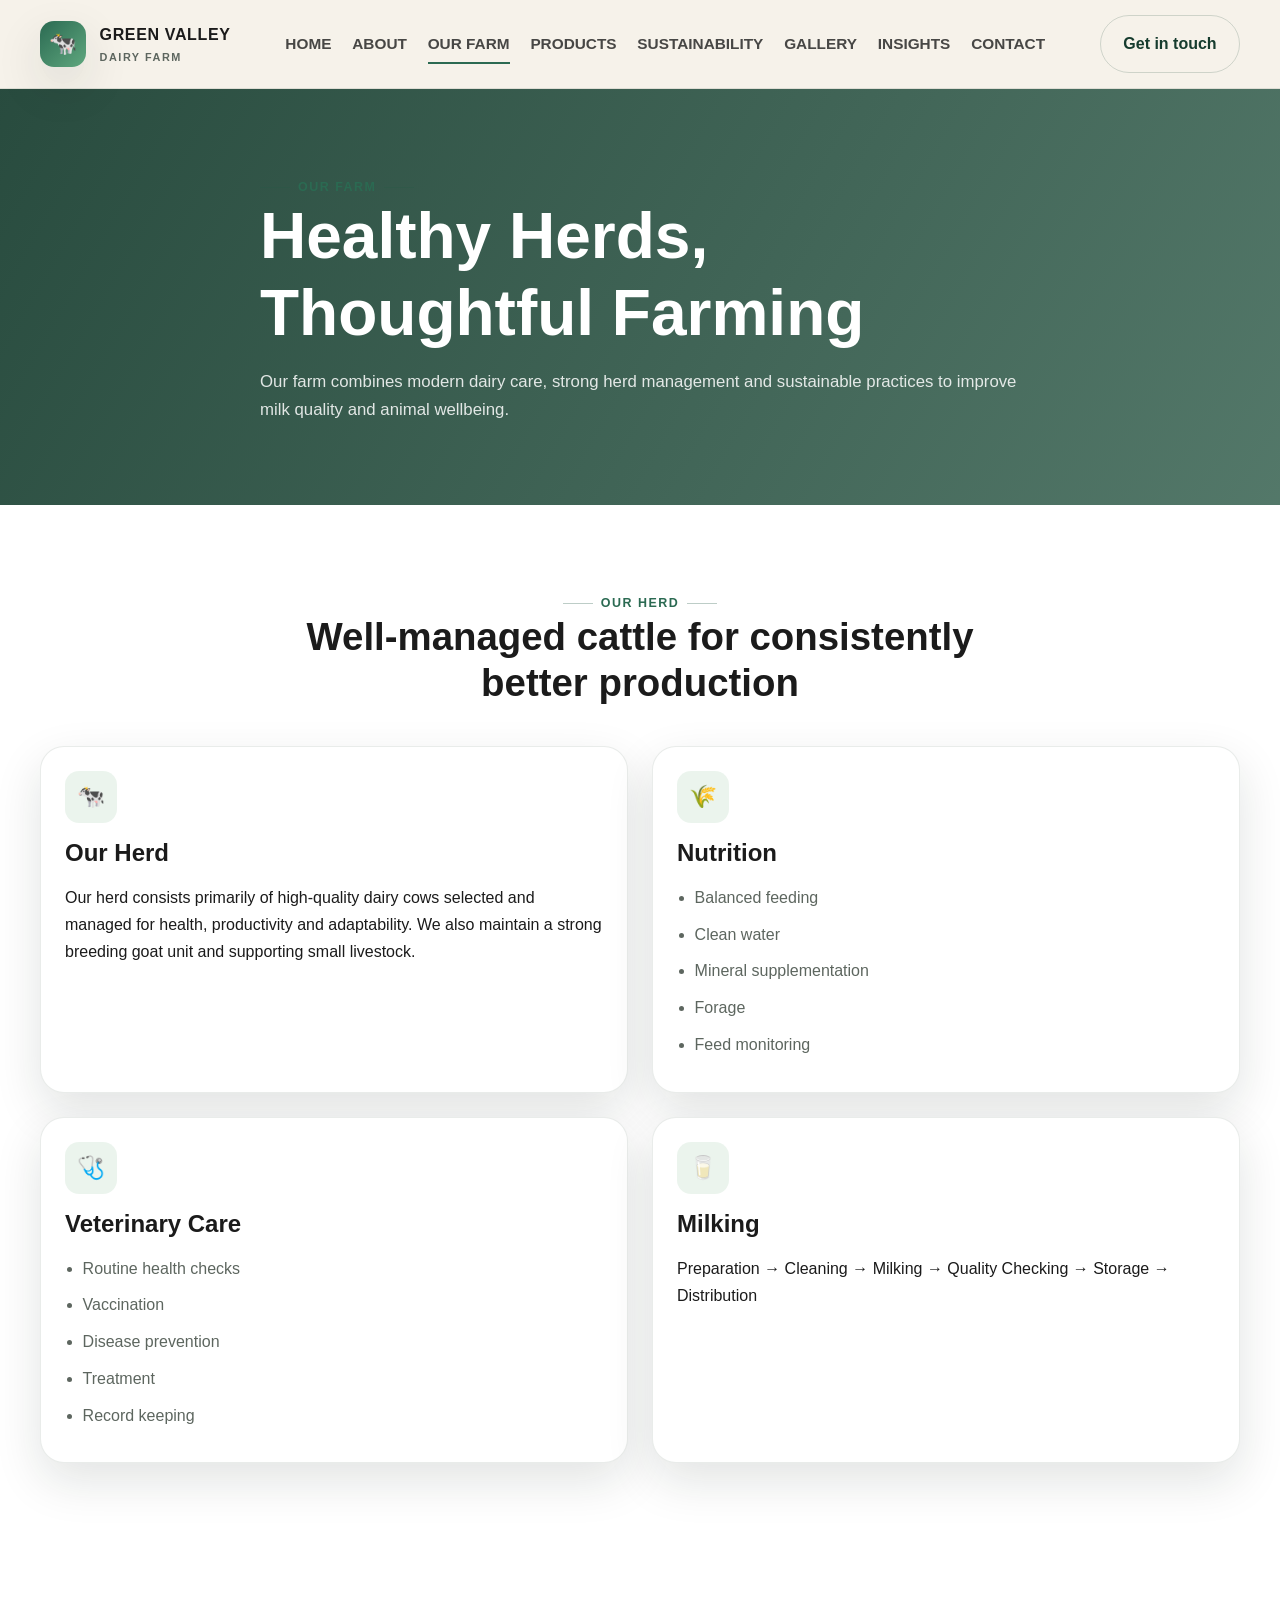
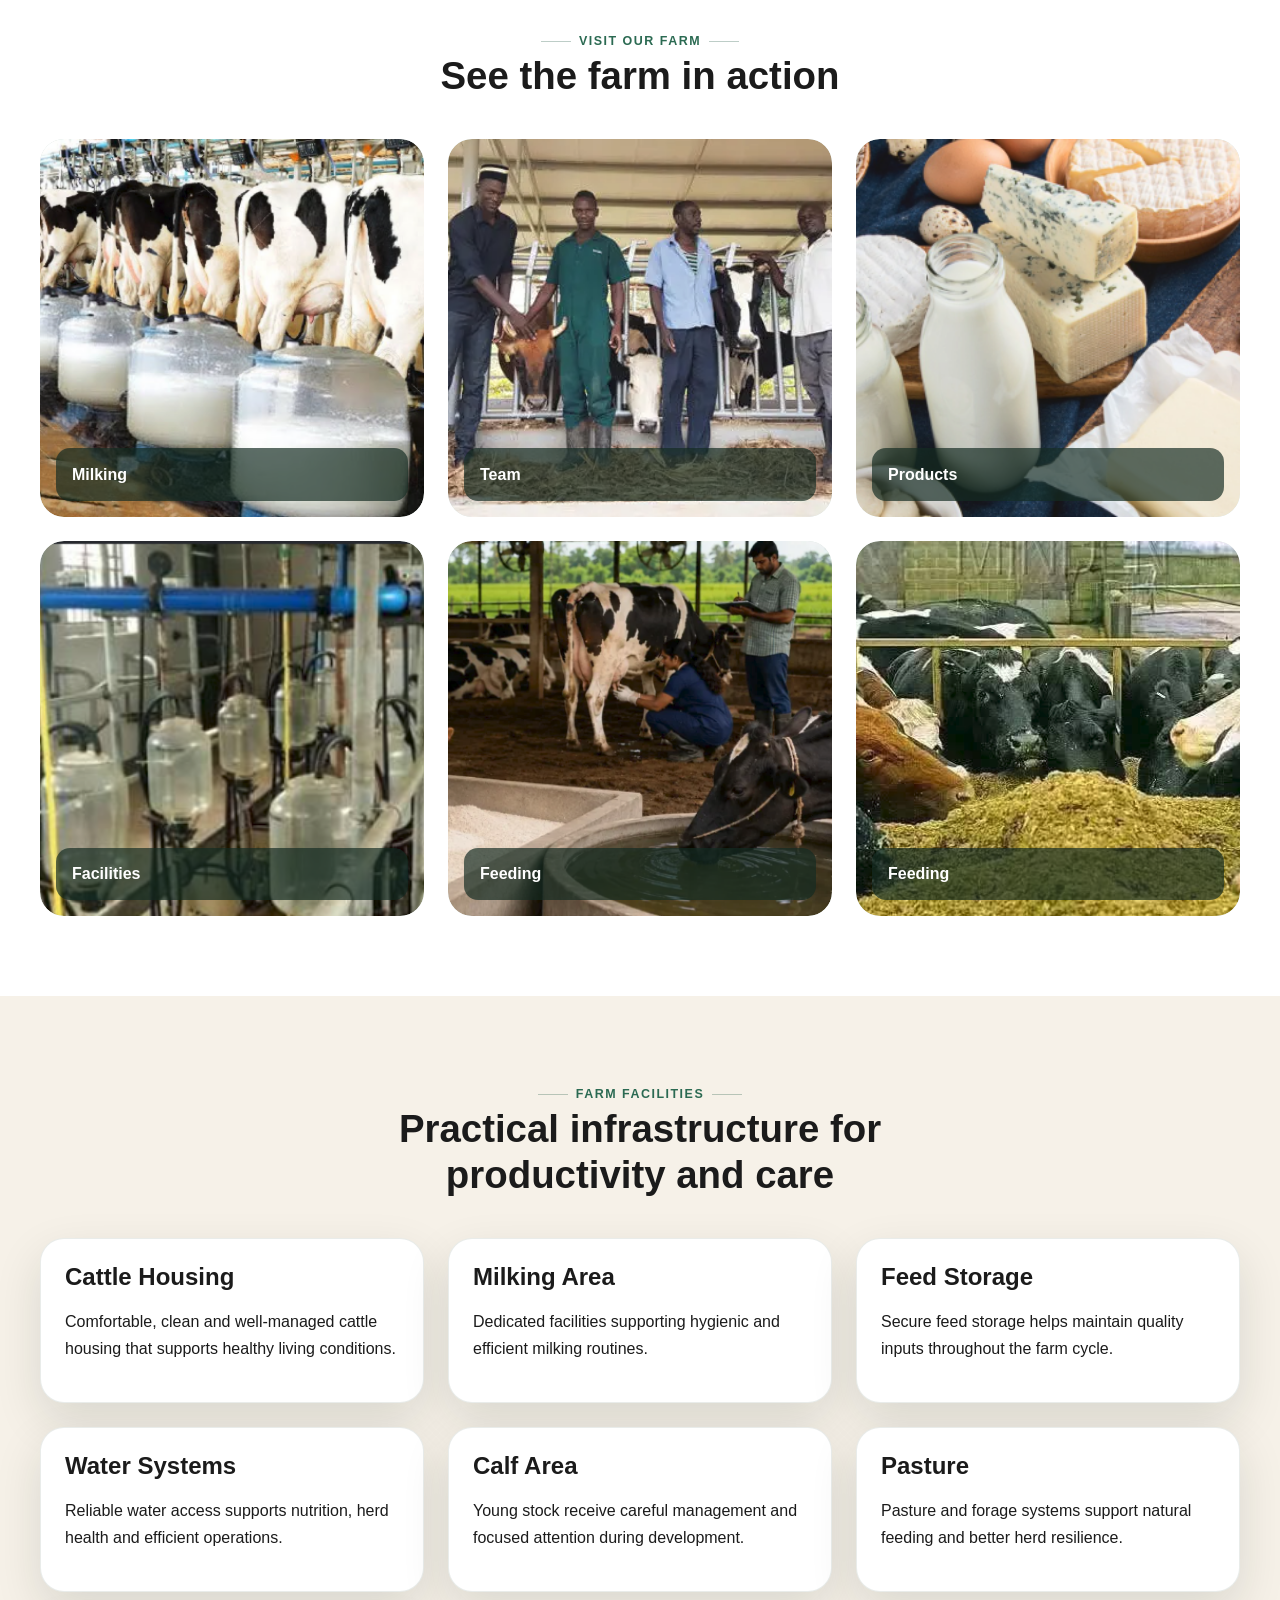
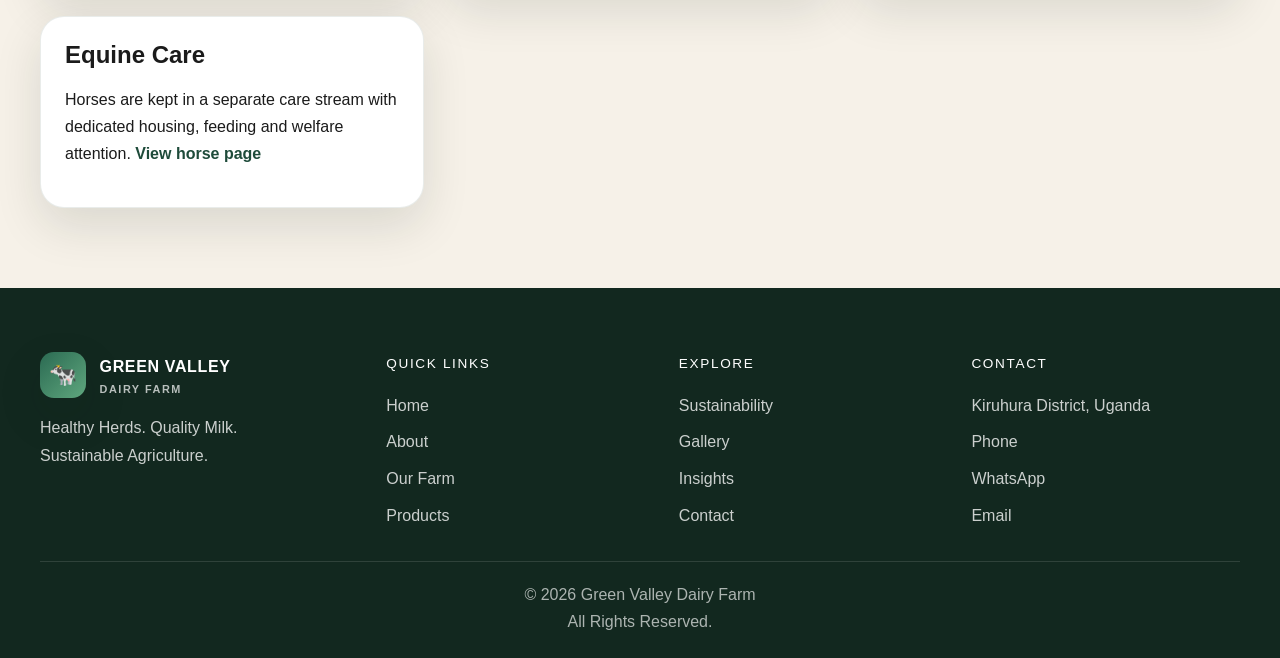
==== pages/farm.html @ 3bf00315 "Fix static asset deployment" ====
<!DOCTYPE html>
<html lang="en">
  <head>
    <meta charset="UTF-8" />
    <meta name="viewport" content="width=device-width, initial-scale=1.0" />
    <title>Our Farm | Green Valley Dairy Farm</title>
    <meta name="description" content="Explore our dairy herd, feeding programs, veterinary care, milking and farm facilities at Green Valley Dairy Farm." />
    <link rel="icon" href="../favicon.svg" type="image/svg+xml" />
    <link rel="canonical" href="https://www.greenvalleydairy.example/pages/farm.html" />
    <link rel="stylesheet" href="../css/style.css" />
  </head>
  <body>
    <header class="site-header">
      <div class="container">
        <a href="../index.html" class="brand" aria-label="Green Valley Dairy Farm home">
          <span class="brand-mark">🐄</span>
          <span class="brand-text">
            <span>GREEN VALLEY</span>
            <small>Dairy Farm</small>
          </span>
        </a>
        <nav class="main-nav" aria-label="Primary navigation">
          <a href="../index.html">HOME</a>
          <a href="about.html">ABOUT</a>
          <a href="farm.html" class="active">OUR FARM</a>
          <a href="products.html">PRODUCTS</a>
          <a href="sustainability.html">SUSTAINABILITY</a>
          <a href="gallery.html">GALLERY</a>
          <a href="insights.html">INSIGHTS</a>
          <a href="contact.html">CONTACT</a>
        </nav>
        <div class="nav-actions">
          <a class="btn btn-secondary" href="contact.html">Get in touch</a>
          <button class="menu-toggle" aria-label="Open menu">☰</button>
        </div>
      </div>
    </header>

    <main>
      <section class="page-hero">
        <div class="container page-hero-content">
          <span class="eyebrow">Our farm</span>
          <h1>Healthy Herds, Thoughtful Farming</h1>
          <p>Our farm combines modern dairy care, strong herd management and sustainable practices to improve milk quality and animal wellbeing.</p>
        </div>
      </section>

      <section class="section">
        <div class="container">
          <div class="section-header">
            <span class="eyebrow">Our herd</span>
            <h2>Well-managed cattle for consistently better production</h2>
          </div>
          <div class="farm-detail-grid">
            <article class="farm-card">
              <div class="icon">🐄</div>
              <h3>Our Herd</h3>
              <p>Our herd consists primarily of high-quality dairy cows selected and managed for health, productivity and adaptability. We also maintain a strong breeding goat unit and supporting small livestock.</p>
            </article>
            <article class="farm-card">
              <div class="icon">🌾</div>
              <h3>Nutrition</h3>
              <ul class="list-plain">
                <li>Balanced feeding</li>
                <li>Clean water</li>
                <li>Mineral supplementation</li>
                <li>Forage</li>
                <li>Feed monitoring</li>
              </ul>
            </article>
            <article class="farm-card">
              <div class="icon">🩺</div>
              <h3>Veterinary Care</h3>
              <ul class="list-plain">
                <li>Routine health checks</li>
                <li>Vaccination</li>
                <li>Disease prevention</li>
                <li>Treatment</li>
                <li>Record keeping</li>
              </ul>
            </article>
            <article class="farm-card">
              <div class="icon">🥛</div>
              <h3>Milking</h3>
              <p>Preparation → Cleaning → Milking → Quality Checking → Storage → Distribution</p>
            </article>
          </div>
        </div>
      </section>

      <section class="section">
        <div class="container">
          <div class="section-header">
            <span class="eyebrow">Visit our farm</span>
            <h2>See the farm in action</h2>
          </div>
          <div class="gallery-grid">
            <a class="gallery-item" href="gallery.html">
              <img src="../assets/images/gallery/milking-1.jpg" alt="Milking the dairy herd" />
              <div class="caption">Milking</div>
            </a>
            <a class="gallery-item" href="gallery.html">
              <img src="../assets/images/gallery/team-1.jpg" alt="Farm team working at the dairy barn" />
              <div class="caption">Team</div>
            </a>
            <a class="gallery-item" href="gallery.html">
              <img src="../assets/images/gallery/products-1.jpg" alt="Dairy products and milk assortment" />
              <div class="caption">Products</div>
            </a>
            <a class="gallery-item" href="gallery.html">
              <img src="../assets/images/gallery/facilities-1.jpg" alt="Farm facilities and milking infrastructure" />
              <div class="caption">Facilities</div>
            </a>
            <a class="gallery-item" href="gallery.html">
              <img src="../assets/images/gallery/feeding-1.jpg" alt="Cattle feeding and water routine" />
              <div class="caption">Feeding</div>
            </a>
            <a class="gallery-item" href="gallery.html">
              <img src="../assets/images/gallery/feeding-2.jpg" alt="Cows feeding in the cattle shed" />
              <div class="caption">Feeding</div>
            </a>
          </div>
        </div>
      </section>

      <section class="section" style="background: var(--cream);">
        <div class="container">
          <div class="section-header">
            <span class="eyebrow">Farm facilities</span>
            <h2>Practical infrastructure for productivity and care</h2>
          </div>
          <div class="values-grid">
            <article class="value-card">
              <h3>Cattle Housing</h3>
              <p>Comfortable, clean and well-managed cattle housing that supports healthy living conditions.</p>
            </article>
            <article class="value-card">
              <h3>Milking Area</h3>
              <p>Dedicated facilities supporting hygienic and efficient milking routines.</p>
            </article>
            <article class="value-card">
              <h3>Feed Storage</h3>
              <p>Secure feed storage helps maintain quality inputs throughout the farm cycle.</p>
            </article>
            <article class="value-card">
              <h3>Water Systems</h3>
              <p>Reliable water access supports nutrition, herd health and efficient operations.</p>
            </article>
            <article class="value-card">
              <h3>Calf Area</h3>
              <p>Young stock receive careful management and focused attention during development.</p>
            </article>
            <article class="value-card">
              <h3>Pasture</h3>
              <p>Pasture and forage systems support natural feeding and better herd resilience.</p>
            </article>
            <article class="value-card">
              <h3>Equine Care</h3>
              <p>Horses are kept in a separate care stream with dedicated housing, feeding and welfare attention. <a href="horses.html" style="color: var(--green-800); font-weight: 700;">View horse page</a></p>
            </article>
          </div>
        </div>
      </section>
    </main>

    <footer class="site-footer">
      <div class="container footer-grid">
        <div>
          <div class="brand" style="margin-bottom: 1rem; color: white;">
            <span class="brand-mark">🐄</span>
            <span class="brand-text" style="color: white;">
              <span>GREEN VALLEY</span>
              <small style="color: rgba(255,255,255,0.7);">Dairy Farm</small>
            </span>
          </div>
          <p>Healthy Herds. Quality Milk.<br />Sustainable Agriculture.</p>
        </div>
        <div>
          <div class="footer-title">Quick Links</div>
          <div class="footer-links">
            <a href="../index.html">Home</a>
            <a href="about.html">About</a>
            <a href="farm.html">Our Farm</a>
            <a href="products.html">Products</a>
          </div>
        </div>
        <div>
          <div class="footer-title">Explore</div>
          <div class="footer-links">
            <a href="sustainability.html">Sustainability</a>
            <a href="gallery.html">Gallery</a>
            <a href="insights.html">Insights</a>
            <a href="contact.html">Contact</a>
          </div>
        </div>
        <div>
          <div class="footer-title">Contact</div>
          <div class="footer-links">
            <span>Kiruhura District, Uganda</span>
            <a href="tel:+256704782616">Phone</a>
            <a href="https://wa.me/256704782616" target="_blank" rel="noopener">WhatsApp</a>
            <a href="mailto:nasasiraabel59@gmail.com">Email</a>
          </div>
        </div>
      </div>
      <div class="container footer-bottom">
        © <span data-year></span> Green Valley Dairy Farm<br />All Rights Reserved.
      </div>
    </footer>

    <script src="../js/main.js"></script>
  </body>
</html>
---- css/style.css ----
:root {
  --green-900: #163c2e;
  --green-800: #1e4b3a;
  --green-700: #2b6a52;
  --green-600: #3d8d66;
  --green-500: #5fa77e;
  --cream: #f6f1e8;
  --sand: #e7dcc6;
  --earth: #d7b98c;
  --charcoal: #1b1b1b;
  --muted: #5d665f;
  --white: #ffffff;
  --shadow: 0 18px 48px rgba(16, 31, 23, 0.12);
  --radius: 24px;
  --container: 1200px;
}

* { box-sizing: border-box; }
html { scroll-behavior: smooth; }
body {
  margin: 0;
  font-family: Arial, Helvetica, sans-serif;
  background: var(--white);
  color: var(--charcoal);
  line-height: 1.7;
}
a { text-decoration: none; color: inherit; }
img { max-width: 100%; display: block; }
button, input, textarea, select {
  font: inherit;
}
.container {
  width: min(var(--container), calc(100% - 2rem));
  margin: 0 auto;
}
.section {
  padding: 5rem 0;
}
.section-header {
  text-align: center;
  max-width: 700px;
  margin: 0 auto 2.5rem;
}
.eyebrow {
  display: inline-flex;
  align-items: center;
  gap: 0.5rem;
  font-size: 0.78rem;
  letter-spacing: 0.12em;
  text-transform: uppercase;
  color: var(--green-700);
  font-weight: 700;
}
.eyebrow::before,
.eyebrow::after {
  content: "";
  width: 30px;
  height: 1px;
  background: rgba(38, 91, 70, 0.3);
}
h1, h2, h3, h4 { line-height: 1.2; margin: 0 0 1rem; }
h1 { font-size: clamp(2.5rem, 5vw, 4.5rem); }
h2 { font-size: clamp(2rem, 3vw, 3rem); }
h3 { font-size: 1.5rem; }
p { margin: 0 0 1rem; }

.site-header {
  position: sticky;
  top: 0;
  z-index: 1000;
  background: rgba(246, 241, 232, 0.9);
  backdrop-filter: blur(12px);
  border-bottom: 1px solid rgba(12, 38, 27, 0.1);
}
.site-header .container {
  display: flex;
  align-items: center;
  justify-content: space-between;
  min-height: 88px;
  gap: 1rem;
}
.brand {
  display: flex;
  align-items: center;
  gap: 0.85rem;
  font-weight: 800;
  letter-spacing: 0.04em;
}
.brand-mark {
  width: 46px;
  height: 46px;
  border-radius: 14px;
  display: grid;
  place-items: center;
  background: linear-gradient(135deg, var(--green-700), var(--green-500));
  color: var(--white);
  font-size: 1.4rem;
  box-shadow: var(--shadow);
}
.brand-text small {
  display: block;
  font-size: 0.68rem;
  letter-spacing: 0.14em;
  text-transform: uppercase;
  color: var(--muted);
}
.main-nav {
  display: flex;
  align-items: center;
  gap: 1.3rem;
  font-size: 0.96rem;
  color: var(--charcoal);
}
.main-nav a {
  position: relative;
  font-weight: 600;
  color: rgba(27, 27, 27, 0.8);
}
.main-nav a::after {
  content: "";
  position: absolute;
  left: 0;
  bottom: -7px;
  width: 100%;
  height: 2px;
  background: var(--green-700);
  transform: scaleX(0);
  transform-origin: center;
  transition: transform 0.2s ease;
}
.main-nav a:hover::after,
.main-nav a.active::after {
  transform: scaleX(1);
}
.nav-actions {
  display: flex;
  align-items: center;
  gap: 0.8rem;
}
.btn {
  display: inline-flex;
  align-items: center;
  justify-content: center;
  gap: 0.5rem;
  min-height: 52px;
  padding: 0.9rem 1.4rem;
  border-radius: 999px;
  border: 1px solid transparent;
  font-weight: 700;
  transition: transform 0.2s ease, box-shadow 0.2s ease, background 0.2s ease;
}
.btn:hover {
  transform: translateY(-1px);
}
.btn-primary {
  background: linear-gradient(135deg, var(--green-700), var(--green-600));
  color: var(--white);
  box-shadow: 0 12px 28px rgba(44, 96, 74, 0.24);
}
.btn-secondary {
  background: transparent;
  border-color: rgba(31, 74, 58, 0.18);
  color: var(--green-900);
}
.menu-toggle {
  display: none;
  background: transparent;
  border: 1px solid rgba(27, 27, 27, 0.15);
  width: 46px;
  height: 46px;
  border-radius: 12px;
  font-size: 1.4rem;
  cursor: pointer;
}

.hero {
  position: relative;
  background:
    linear-gradient(120deg, rgba(20, 43, 34, 0.8), rgba(20, 43, 34, 0.45)),
    url('https://images.unsplash.com/photo-1500595046743-cd271d694d30?auto=format&fit=crop&w=1600&q=80') center/cover no-repeat;
  color: var(--white);
  min-height: 720px;
  display: flex;
  align-items: center;
  overflow: hidden;
}
.hero .container {
  padding: 4rem 0;
}
.hero-content {
  max-width: 760px;
}
.hero h1 {
  margin-bottom: 1rem;
  color: var(--white);
}
.hero p {
  font-size: 1.12rem;
  max-width: 640px;
  color: rgba(255,255,255,0.88);
}
.hero-actions {
  display: flex;
  flex-wrap: wrap;
  gap: 1rem;
  margin-top: 2rem;
}
.hero-meta {
  margin-top: 2.25rem;
  display: flex;
  flex-wrap: wrap;
  gap: 1.2rem;
  color: rgba(255,255,255,0.8);
}
.hero-meta span {
  display: inline-flex;
  align-items: center;
  gap: 0.45rem;
}
.hero-meta span::before {
  content: "•";
  color: var(--earth);
  font-size: 1.2rem;
}

.stats {
  background: var(--cream);
  border-bottom: 1px solid rgba(15, 46, 35, 0.06);
}
.stats-grid {
  display: grid;
  grid-template-columns: repeat(4, minmax(0, 1fr));
  gap: 1.25rem;
}
.stat-card {
  background: var(--white);
  border-radius: var(--radius);
  padding: 2rem 1.25rem;
  text-align: center;
  box-shadow: var(--shadow);
  border: 1px solid rgba(27, 27, 27, 0.04);
}
.stat-card strong {
  display: block;
  font-size: clamp(1.9rem, 3vw, 2.7rem);
  color: var(--green-800);
  margin-bottom: 0.5rem;
}
.stat-card span {
  color: var(--muted);
  font-weight: 600;
}

.about-preview {
  background: var(--white);
}
.about-grid {
  display: grid;
  grid-template-columns: 1.2fr 1fr;
  gap: 2rem;
  align-items: center;
}
.about-image img,
.medium-image img,
.product-image img,
.feature-card img,
.gallery-item img,
.card-image img,
.article-image img {
  border-radius: var(--radius);
  width: 100%;
  height: 100%;
  object-fit: cover;
}
.about-copy {
  padding-right: 1rem;
}
.mini-list {
  list-style: none;
  padding: 0;
  margin: 1.5rem 0 0;
  display: grid;
  gap: 0.8rem;
}
.mini-list li {
  display: flex;
  align-items: flex-start;
  gap: 0.75rem;
  color: var(--muted);
}
.mini-list li::before {
  content: "✓";
  width: 1.5rem;
  height: 1.5rem;
  display: inline-grid;
  place-items: center;
  color: var(--white);
  background: var(--green-700);
  border-radius: 50%;
  font-size: 0.8rem;
  margin-top: 0.25rem;
}

.cards-grid,
.products-grid,
.gallery-grid,
.resource-grid,
.article-grid,
.contact-grid,
.value-grid,
.card-list,
.featured-cards,
.process-grid,
.farm-cards,
.sustainability-grid,
.articles-grid {
  display: grid;
  gap: 1.5rem;
}
.cards-grid, .products-grid, .featured-cards { grid-template-columns: repeat(4, minmax(0, 1fr)); }
.card,
.product-card,
.resource-card,
.article-card,
.value-card,
.farm-card,
.sustainability-card,
.contact-panel,
.faq-item,
.testimonial,
.cta-box {
  background: var(--white);
  border-radius: var(--radius);
  border: 1px solid rgba(18, 44, 30, 0.09);
  box-shadow: var(--shadow);
}
.card {
  padding: 2rem 1.5rem;
  text-align: left;
}
.card-icon {
  width: 60px;
  height: 60px;
  border-radius: 16px;
  display: grid;
  place-items: center;
  background: rgba(93, 160, 110, 0.12);
  font-size: 2rem;
  margin-bottom: 1rem;
}
.card p { color: var(--muted); }

.approach {
  background: linear-gradient(180deg, var(--cream), #fbf9f4);
}
.process-grid {
  grid-template-columns: repeat(5, minmax(0, 1fr));
  align-items: start;
  margin-top: 2rem;
}
.process-step {
  background: rgba(255,255,255,0.65);
  border: 1px solid rgba(17, 51, 38, 0.08);
  border-radius: 20px;
  padding: 1.3rem 1rem;
  text-align: center;
  position: relative;
}
.process-step:not(:last-child)::after {
  content: "↓";
  position: absolute;
  right: -1rem;
  top: 45%;
  color: var(--green-600);
  font-size: 1.5rem;
}
.process-step .step-num {
  width: 42px;
  height: 42px;
  display: inline-grid;
  place-items: center;
  border-radius: 50%;
  background: var(--green-800);
  color: var(--white);
  font-weight: 700;
  margin-bottom: 0.8rem;
}

.product-card {
  overflow: hidden;
  padding: 0;
}
.product-card .product-image { height: 220px; }
.product-card .product-body {
  padding: 1.5rem 1.25rem 1.4rem;
}
.product-card h3 { margin-bottom: 0.6rem; }
.product-card p { color: var(--muted); }
.product-meta {
  display: flex;
  align-items: center;
  justify-content: space-between;
  gap: 0.7rem;
  margin-top: 1.2rem;
}
.badge {
  display: inline-flex;
  align-items: center;
  padding: 0.35rem 0.7rem;
  border-radius: 999px;
  background: rgba(62, 126, 84, 0.12);
  color: var(--green-800);
  font-size: 0.76rem;
  font-weight: 700;
}

.welfare {
  background: var(--white);
}
.about-grid.reverse {
  grid-template-columns: 1fr 1.2fr;
}

.sustainability-grid {
  grid-template-columns: repeat(3, minmax(0, 1fr));
}
.sustainability-card {
  padding: 1.75rem 1.25rem;
}
.sustainability-card .fa {
  font-size: 2rem;
  color: var(--green-700);
  margin-bottom: 1rem;
}

.gallery-preview {
  background: var(--cream);
}
.gallery-grid {
  grid-template-columns: repeat(3, minmax(0, 1fr));
}
.gallery-item {
  display: block;
  position: relative;
  overflow: hidden;
  min-height: 260px;
  border-radius: var(--radius);
  background: #dfe8e4;
}
.gallery-item img {
  transition: transform 0.35s ease;
}
.gallery-item:hover img { transform: scale(1.04); }
.gallery-item .caption {
  position: absolute;
  left: 1rem;
  bottom: 1rem;
  right: 1rem;
  padding: 0.8rem 1rem;
  border-radius: 14px;
  background: rgba(20, 43, 34, 0.68);
  color: var(--white);
  font-weight: 700;
}

.testimonials {
  background: var(--white);
}
.testimonials-grid {
  display: grid;
  grid-template-columns: repeat(2, minmax(0, 1fr));
  gap: 1.5rem;
}
.testimonial {
  padding: 1.8rem 1.4rem;
}
.testimonial blockquote {
  margin: 0 0 1rem;
  font-size: 1.02rem;
  color: var(--charcoal);
}
.testimonial footer {
  color: var(--muted);
  font-weight: 700;
}

.cta-box {
  padding: 2.5rem 2rem;
  background: linear-gradient(135deg, var(--green-900), var(--green-700));
  color: var(--white);
  display: flex;
  justify-content: space-between;
  align-items: center;
  gap: 1.5rem;
}
.cta-box p { color: rgba(255,255,255,0.84); max-width: 620px; }

.site-footer {
  background: #12281f;
  color: rgba(255,255,255,0.78);
  padding: 4rem 0 1.4rem;
}
.footer-grid {
  display: grid;
  grid-template-columns: 1.2fr 1fr 1fr 1fr;
  gap: 1.5rem;
}
.footer-title {
  color: var(--white);
  font-size: 0.85rem;
  text-transform: uppercase;
  letter-spacing: 0.12em;
  margin-bottom: 1rem;
}
.footer-links {
  display: grid;
  gap: 0.6rem;
}
.footer-bottom {
  border-top: 1px solid rgba(255,255,255,0.12);
  margin-top: 2rem;
  padding-top: 1.2rem;
  text-align: center;
  color: rgba(255,255,255,0.65);
}

.page-hero {
  background: linear-gradient(120deg, rgba(22, 60, 46, 0.92), rgba(35, 82, 63, 0.78)),
    url('https://images.unsplash.com/photo-1500595046743-cd271d694d30?auto=format&fit=crop&w=1400&q=80') center/cover no-repeat;
  color: var(--white);
  padding: 5rem 0 4rem;
}
.page-hero-content {
  max-width: 760px;
}
.page-hero h1 {
  color: var(--white);
}
.page-hero p {
  font-size: 1.05rem;
  color: rgba(255,255,255,0.85);
}

.story-grid,
.values-grid,
.overview-grid,
.features-grid,
.contact-grid,
.article-content-grid,
.insights-grid,
.farm-detail-grid {
  display: grid;
  gap: 1.5rem;
}
.story-grid { grid-template-columns: 1fr 1fr; }
.values-grid { grid-template-columns: repeat(3, minmax(0,1fr)); }
.value-card, .feature-card, .resource-card, .article-card, .farm-card { padding: 1.5rem; }

.feature-card strong,
.value-card strong,
.resource-card strong,
.article-card strong {
  display: block;
  margin-bottom: 0.75rem;
}

.list-plain {
  padding-left: 1.1rem;
  color: var(--muted);
  margin: 0;
}
.list-plain li { margin-bottom: 0.6rem; }

.farm-detail-grid {
  grid-template-columns: repeat(2, minmax(0,1fr));
}
.farm-card .icon {
  width: 52px;
  height: 52px;
  border-radius: 14px;
  background: rgba(93, 160, 110, 0.12);
  display: grid;
  place-items: center;
  margin-bottom: 1rem;
  color: var(--green-800);
  font-size: 1.4rem;
}

.product-detail-card {
  display: flex;
  gap: 1rem;
  padding: 1.4rem;
  border: 1px solid rgba(25, 72, 59, 0.08);
  border-radius: 20px;
  background: rgba(247, 249, 245, 0.8);
}
.product-detail-card .tag {
  min-width: 130px;
  font-weight: 800;
  color: var(--green-800);
}

.gallery-controls {
  display: flex;
  flex-wrap: wrap;
  gap: 0.8rem;
  justify-content: center;
  margin-bottom: 2rem;
}
.filter-btn {
  border: 1px solid rgba(27, 58, 44, 0.16);
  background: var(--white);
  color: var(--green-900);
  padding: 0.7rem 1.1rem;
  border-radius: 999px;
  cursor: pointer;
  font-weight: 700;
}
.filter-btn.active {
  background: var(--green-800);
  color: var(--white);
  border-color: var(--green-800);
}
.gallery-grid-full {
  display: grid;
  grid-template-columns: repeat(3, minmax(0, 1fr));
  gap: 1.25rem;
}
.gallery-item.full {
  cursor: pointer;
  min-height: 260px;
}
.gallery-lightbox {
  position: fixed;
  inset: 0;
  background: rgba(12,18,15,0.8);
  display: none;
  place-items: center;
  z-index: 2000;
  padding: 1.5rem;
}
.gallery-lightbox.open { display: grid; }
.gallery-lightbox .lightbox-content {
  position: relative;
  max-width: 1000px;
  width: min(100%, 900px);
  background: var(--white);
  border-radius: 24px;
  overflow: hidden;
}
.lightbox-close {
  position: absolute;
  top: 1rem;
  right: 1rem;
  width: 42px;
  height: 42px;
  border-radius: 50%;
  border: none;
  background: rgba(255,255,255,0.9);
  font-size: 1.4rem;
  cursor: pointer;
}

.faq { background: var(--cream); }
.faq-wrap {
  max-width: 900px;
  margin: 0 auto;
}
.faq-item {
  padding: 1.2rem 1.2rem;
  margin-bottom: 1rem;
  overflow: hidden;
}
.faq-question {
  width: 100%;
  background: transparent;
  border: none;
  text-align: left;
  padding: 0;
  font-size: 1.1rem;
  font-weight: 700;
  color: var(--charcoal);
  display: flex;
  align-items: center;
  justify-content: space-between;
  gap: 1rem;
  cursor: pointer;
}
.faq-question span:last-child {
  font-size: 1.5rem;
  transition: transform 0.2s ease;
}
.faq-item.open .faq-question span:last-child { transform: rotate(45deg); }
.faq-answer {
  display: none;
  color: var(--muted);
  padding-top: 0.9rem;
}
.faq-item.open .faq-answer { display: block; }

.contact-page .contact-grid {
  grid-template-columns: 1.1fr 1.2fr;
}
.contact-panel {
  padding: 2rem;
}
.contact-list {
  list-style: none;
  margin: 1.5rem 0 0;
  padding: 0;
  display: grid;
  gap: 1rem;
}
.contact-list li {
  display: flex;
  gap: 0.8rem;
}
.contact-list .icon {
  width: 40px;
  height: 40px;
  border-radius: 12px;
  display: grid;
  place-items: center;
  background: rgba(93,160,110,0.12);
  color: var(--green-700);
}
.form-grid {
  display: grid;
  grid-template-columns: repeat(2, minmax(0,1fr));
  gap: 1rem;
}
.field {
  display: grid;
  gap: 0.45rem;
}
.field.full { grid-column: 1 / -1; }
.field label {
  font-weight: 700;
  color: var(--green-900);
}
.field input, .field textarea, .field select {
  width: 100%;
  border: 1px solid rgba(22, 60, 46, 0.18);
  border-radius: 14px;
  min-height: 52px;
  padding: 0.8rem 1rem;
  background: #fff;
  color: var(--charcoal);
}
.field textarea { min-height: 150px; resize: vertical; }
.form-actions {
  margin-top: 1.25rem;
  display: flex;
  flex-wrap: wrap;
  gap: 0.8rem;
}

.map-frame {
  width: 100%;
  min-height: 350px;
  border: none;
  border-radius: 24px;
  filter: saturate(0.9) contrast(1.05);
}

.article-grid { grid-template-columns: repeat(3, minmax(0,1fr)); }
.article-card .article-image { height: 220px; margin-bottom: 1rem; }
.article-card .meta {
  display: flex;
  flex-wrap: wrap;
  gap: 0.7rem;
  color: var(--muted);
  font-size: 0.82rem;
  margin-bottom: 0.7rem;
}

@media (max-width: 980px) {
  .main-nav {
    position: absolute;
    top: calc(100% + 1rem);
    right: 1rem;
    left: 1rem;
    background: rgba(255,255,255,0.98);
    border: 1px solid rgba(15, 46, 35, 0.08);
    box-shadow: var(--shadow);
    border-radius: 18px;
    flex-direction: column;
    align-items: flex-start;
    padding: 1rem;
    transform: scaleY(0);
    transform-origin: top;
    opacity: 0;
    pointer-events: none;
    transition: opacity 0.2s ease, transform 0.2s ease;
  }
  .main-nav.open {
    opacity: 1;
    transform: scaleY(1);
    pointer-events: auto;
  }
  .menu-toggle { display: inline-grid; place-items: center; }
  .stats-grid, .cards-grid, .products-grid, .gallery-grid, .footer-grid, .values-grid, .article-grid, .gallery-grid-full, .process-grid { grid-template-columns: repeat(2, minmax(0, 1fr)); }
  .about-grid, .story-grid, .contact-page .contact-grid, .farm-detail-grid { grid-template-columns: 1fr; }
}

@media (max-width: 640px) {
  .hero { min-height: 620px; }
  .hero-content h1,
  .page-hero h1,
  .section-header h2 {
    line-height: 1.08;
    letter-spacing: -0.04em;
  }
  .hero-content h1 { font-size: clamp(2.3rem, 9vw, 3.3rem); }
  .page-hero h1 { font-size: clamp(2rem, 8vw, 2.8rem); }
  .section-header h2 { font-size: clamp(1.8rem, 7vw, 2.5rem); }
  .stats-grid, .cards-grid, .products-grid, .gallery-grid, .footer-grid, .values-grid, .article-grid, .gallery-grid-full, .process-grid, .sustainability-grid, .testimonials-grid, .form-grid { grid-template-columns: 1fr; }
  .product-card,
  .value-card,
  .gallery-item,
  .gallery-item.full {
    min-height: auto;
  }
  .product-image,
  .gallery-item img,
  .gallery-item.full img {
    height: 220px;
  }
  .product-card .product-body,
  .value-card,
  .feature-card,
  .testimonial,
  .contact-panel {
    padding: 1.2rem;
  }
  .cta-box { flex-direction: column; align-items: flex-start; }
  .site-header .container { min-height: 76px; }
  .nav-actions .btn-secondary { display: none; }
  .brand-text { display: none; }
  .brand-mark {
    width: 36px;
    height: 36px;
    font-size: 1.15rem;
  }
  .section { padding: 4rem 0; }
  .site-header {
    position: sticky;
    top: 0;
    z-index: 30;
  }
  .main-nav {
    width: calc(100% - 2rem);
    left: 1rem;
    right: 1rem;
  }
}
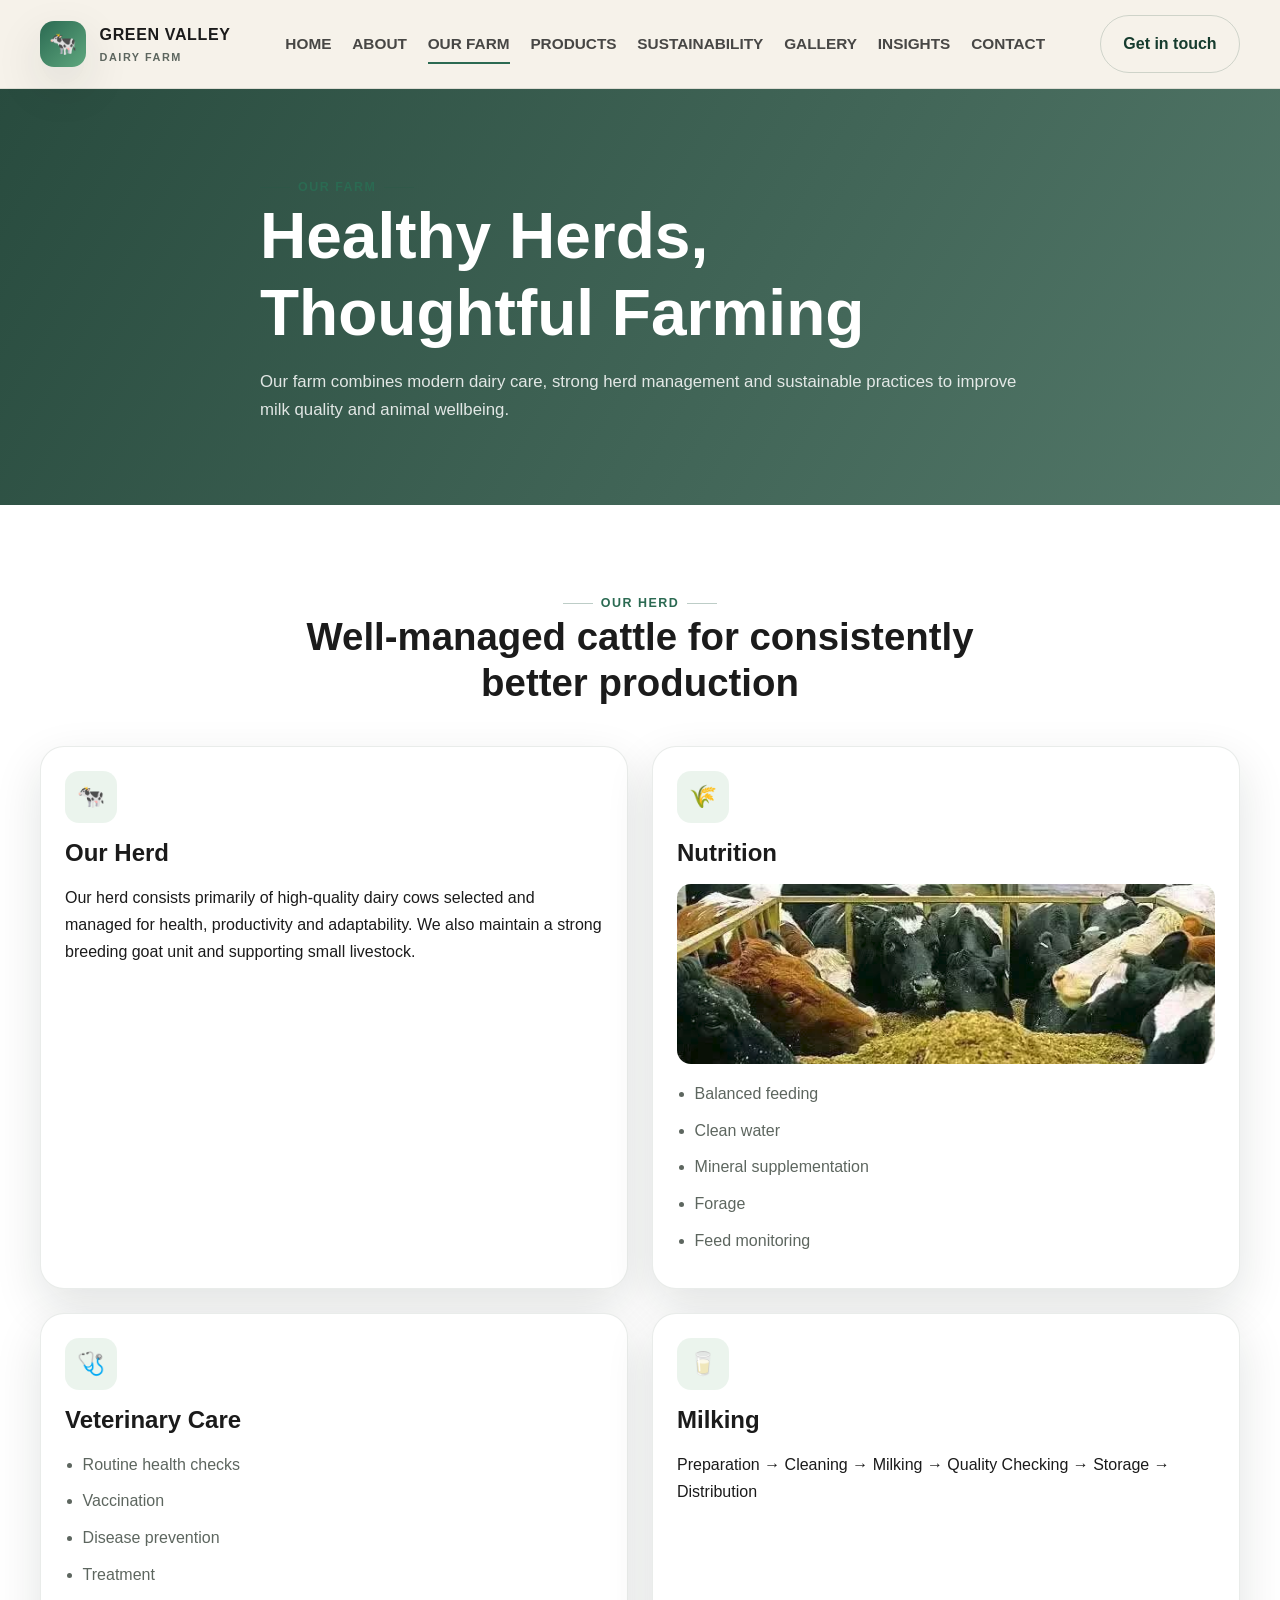
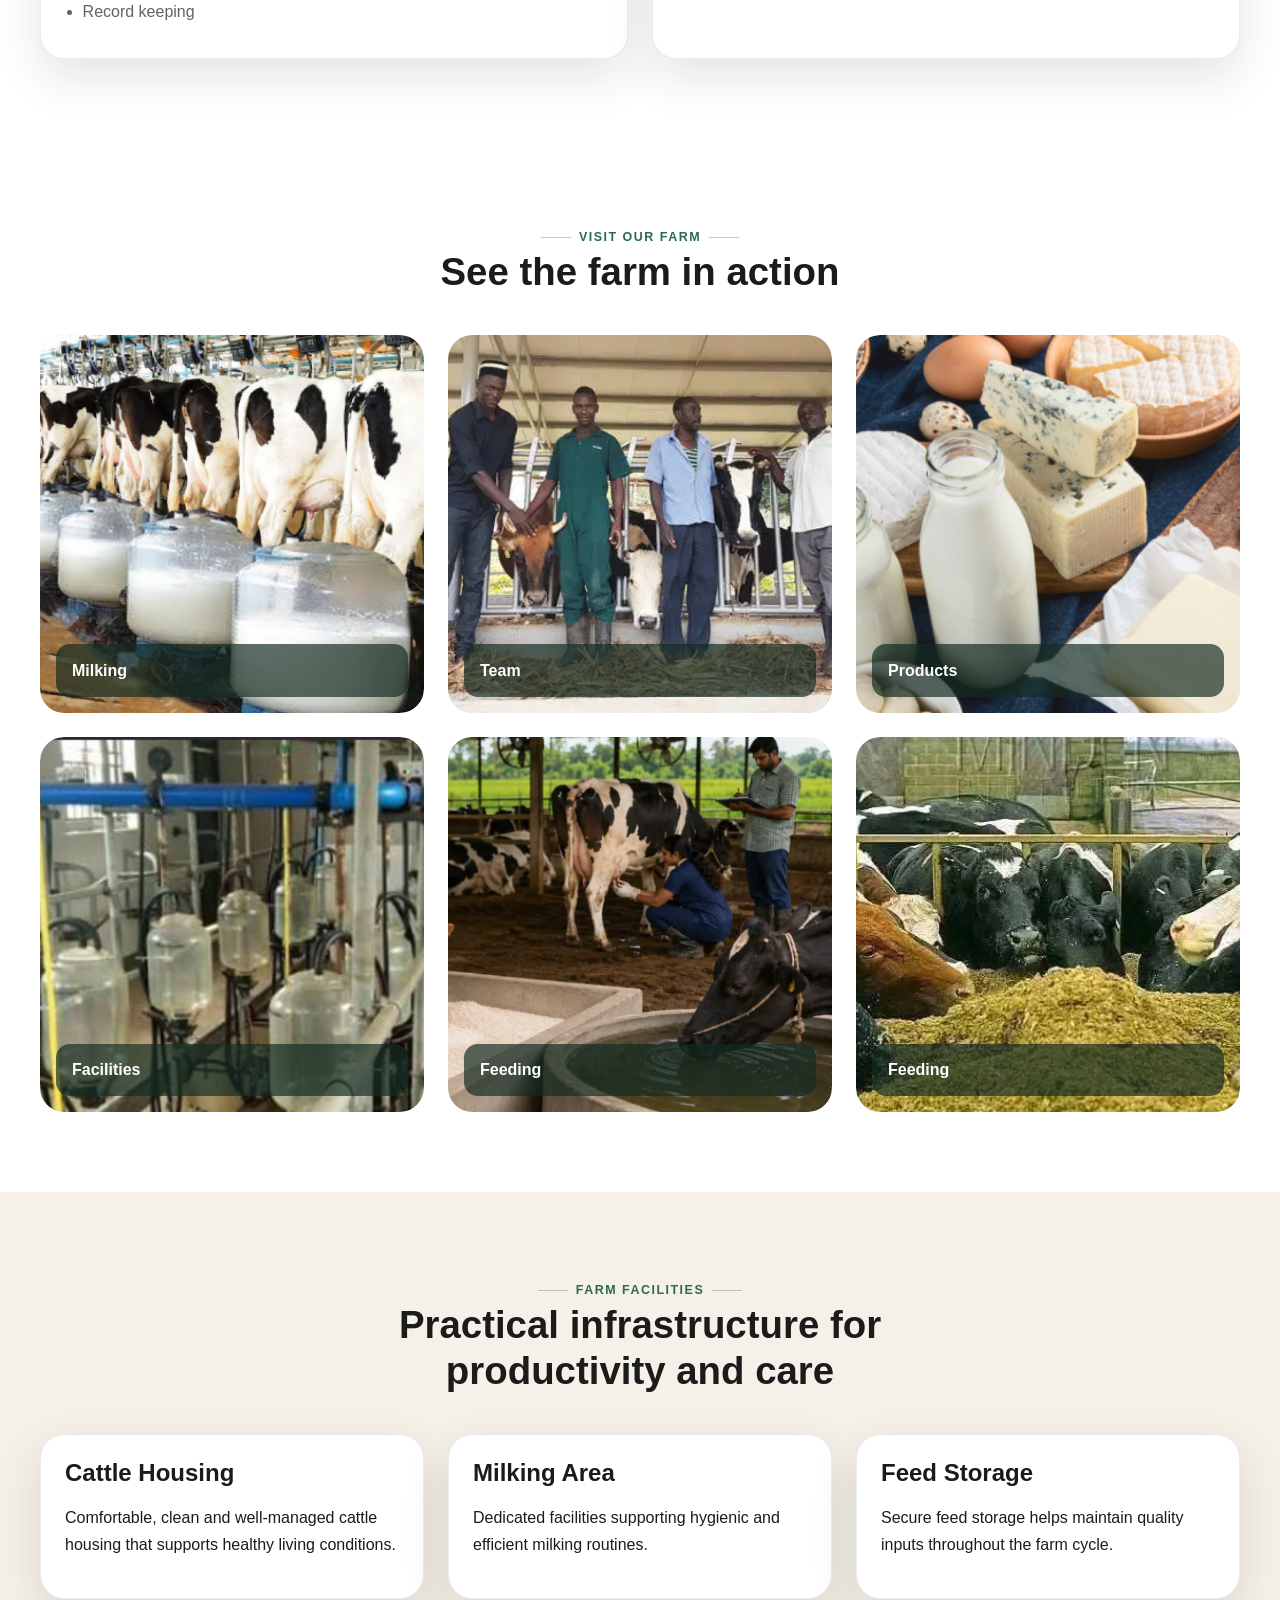
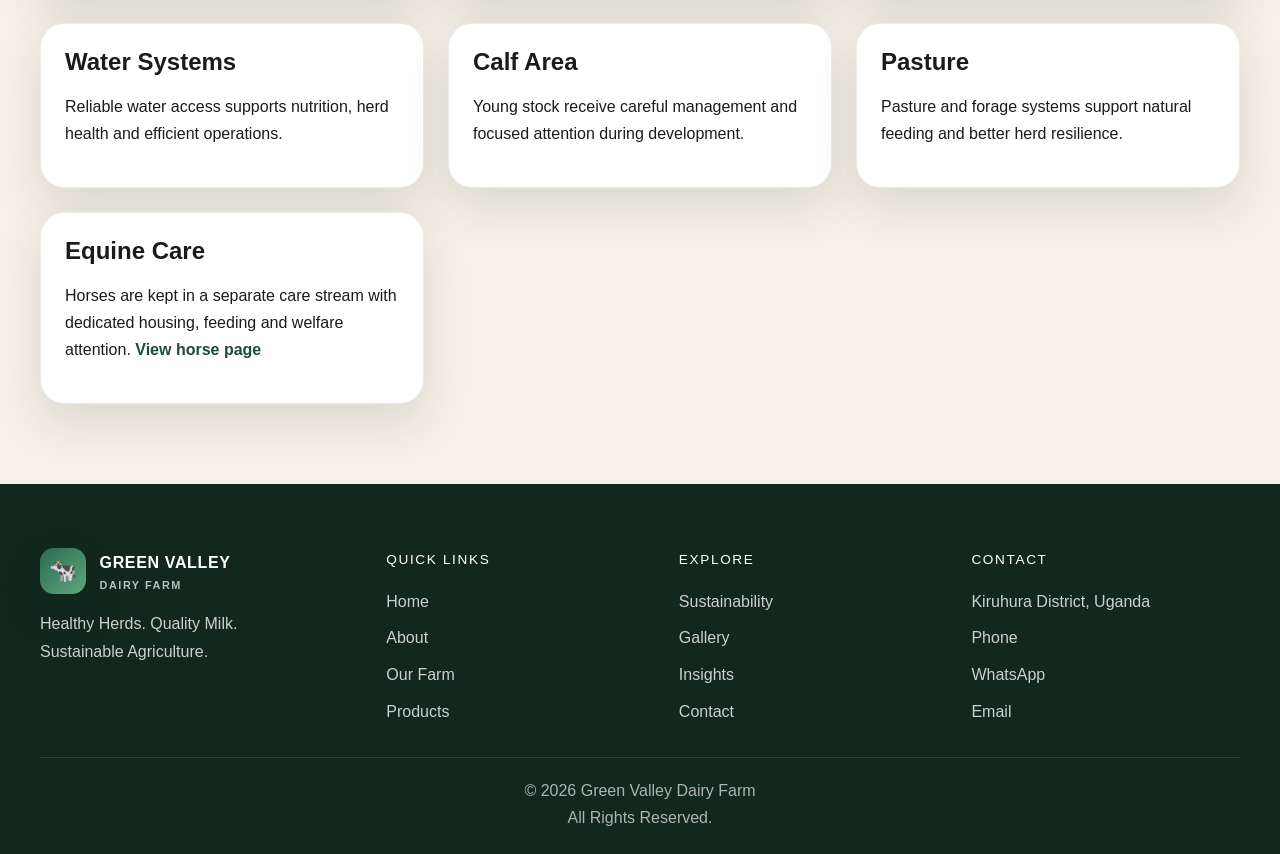
==== commit e2d739f4: "Add homepage cattle feeding photo Co-authored-by: Copilot <223556219+Copilot@users.noreply.github.co" ====
--- a/pages/farm.html
+++ b/pages/farm.html
@@ -60,6 +60,7 @@
             <article class="farm-card">
               <div class="icon">🌾</div>
               <h3>Nutrition</h3>
+              <img class="nutrition-image" src="../assets/images/gallery/feeding-2.jpg" alt="Dairy cows eating forage together at the feed trough" />
               <ul class="list-plain">
                 <li>Balanced feeding</li>
                 <li>Clean water</li>
--- a/css/style.css
+++ b/css/style.css
@@ -584,6 +584,13 @@
   margin-bottom: 1rem;
   color: var(--green-800);
   font-size: 1.4rem;
+}
+.farm-card .nutrition-image {
+  width: 100%;
+  height: 180px;
+  margin: 0 0 1rem;
+  border-radius: 14px;
+  object-fit: cover;
 }
 
 .product-detail-card {
